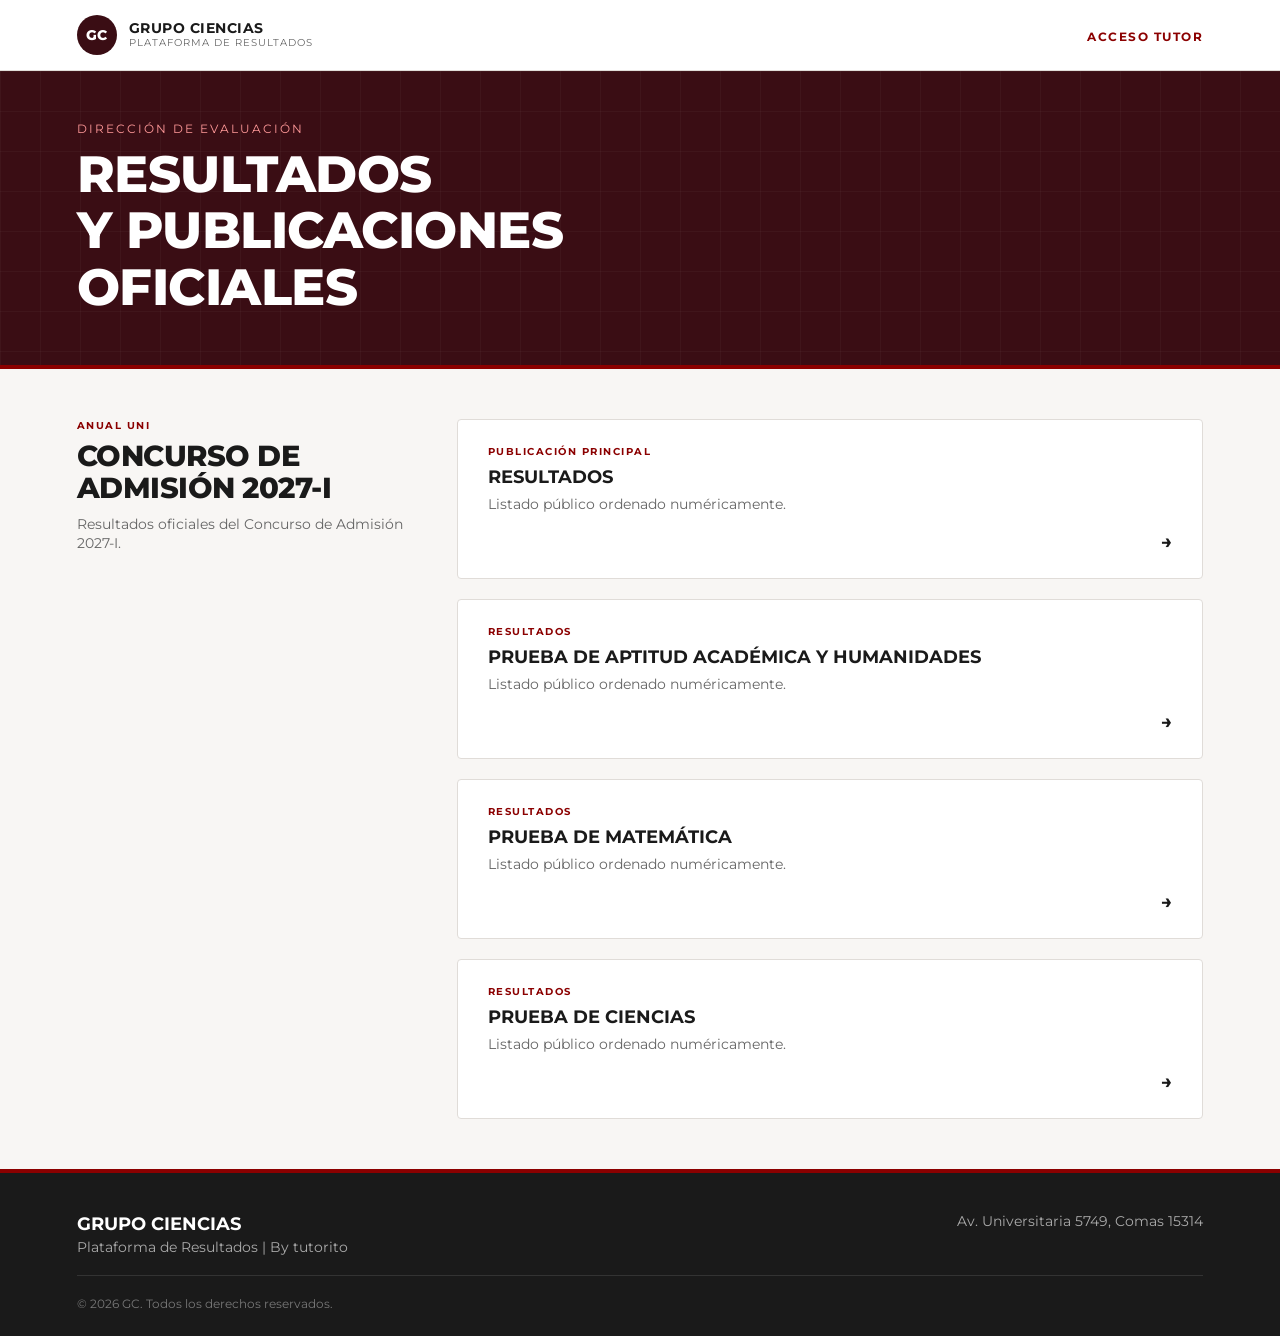
==== index.html @ 2aa1152a "Estructura modular inicial v2.0" ====
<!DOCTYPE html>
<html lang="es">
<head>
    <meta charset="UTF-8">
    <meta name="viewport" content="width=device-width, initial-scale=1.0">
    <title>Resultados y Publicaciones Oficiales - Grupo Ciencias</title>
    <link href="https://fonts.googleapis.com/css2?family=Montserrat:wght@400;600;700;800&display=swap" rel="stylesheet">
    <link rel="stylesheet" href="styles.css">
</head>
<body>

    <header class="top-header">
        <div class="top-logo-area">
            <div class="fake-emblem">GC</div>
            <div class="top-logo-text">
                <strong>GRUPO CIENCIAS</strong>
                <span>Plataforma de Resultados</span>
            </div>
        </div>
        <div class="top-right-nav">
            <a href="admin.html">ACCESO TUTOR</a>
        </div>
    </header>

    <section class="hero-banner">
        <div class="hero-content">
            <span class="sub-title">DIRECCIÓN DE EVALUACIÓN</span>
            <h1 class="main-title">RESULTADOS<br>Y PUBLICACIONES<br>OFICIALES</h1>
        </div>
    </section>

    <main class="main-container">
        <div class="layout-grid">
            
            <div class="process-sidebar">
                <span class="card-category">ANUAL UNI</span>
                <h2 class="process-title">CONCURSO DE ADMISIÓN 2027-I</h2>
                <p class="process-desc">Resultados oficiales del Concurso de Admisión 2027-I.</p>
            </div>

            <div class="cards-grid-right">
                <a href="consultar.html" class="card">
                    <span class="card-category">PUBLICACIÓN PRINCIPAL</span>
                    <h3>RESULTADOS</h3>
                    <p>Listado público ordenado numéricamente.</p>
                    <span class="arrow">→</span>
                </a>
                <a href="aptitud-academica-y-humanidades.html" class="card">
                    <span class="card-category">RESULTADOS</span>
                    <h3>PRUEBA DE APTITUD ACADÉMICA Y HUMANIDADES</h3>
                    <p>Listado público ordenado numéricamente.</p>
                    <span class="arrow">→</span>
                </a>
                <a href="matematica.html" class="card">
                    <span class="card-category">RESULTADOS</span>
                    <h3>PRUEBA DE MATEMÁTICA</h3>
                    <p>Listado público ordenado numéricamente.</p>
                    <span class="arrow">→</span>
                </a>
                <a href="ciencias.html" class="card">
                    <span class="card-category">RESULTADOS</span>
                    <h3>PRUEBA DE CIENCIAS</h3>
                    <p>Listado público ordenado numéricamente.</p>
                    <span class="arrow">→</span>
                </a>
            </div>
        </div>
    </main>

    <footer class="footer">
        <div class="footer-content">
            <div class="footer-left">
                <h3>GRUPO CIENCIAS</h3>
                <p>Plataforma de Resultados | By tutorito</p>
            </div>
            <div class="footer-right">
                <p>Av. Universitaria 5749, Comas 15314</p>
            </div>
        </div>
        <div class="footer-bottom">
            <p>&copy; 2026 GC. Todos los derechos reservados.</p>
        </div>
    </footer>

</body>
</html>
---- styles.css ----
:root {
    --bg-dark: #3a0d14;
    --bg-body: #f8f6f4;
    --card-bg: #ffffff;
    --text-main: #1a1a1a;
    --text-muted: #666666;
    --accent-red: #8b0000;
    --border-color: #e0dcd8;
}

* {
    margin: 0;
    padding: 0;
    box-sizing: border-box;
}

body {
    font-family: 'Montserrat', sans-serif;
    background-color: var(--bg-body);
    color: var(--text-main);
    display: flex;
    flex-direction: column;
    min-height: 100vh;
    width: 100%;
    overflow-x: hidden;
}

/* --- FRANJA SUPERIOR BLANCA --- */
.top-header {
    background-color: #ffffff;
    width: 100%;
    display: flex;
    justify-content: space-between;
    align-items: center;
    padding: 15px 6%;
    border-bottom: 1px solid var(--border-color);
}

.top-logo-area {
    display: flex;
    align-items: center;
    gap: 12px;
}

.fake-emblem {
    background-color: var(--bg-dark);
    color: white;
    width: 40px;
    height: 40px;
    border-radius: 50%;
    display: flex;
    align-items: center;
    justify-content: center;
    font-weight: 800;
    font-size: 0.85rem;
}

.top-logo-text {
    display: flex;
    flex-direction: column;
}

.top-logo-text strong {
    font-size: 0.85rem;
    letter-spacing: 0.5px;
    color: #1a1a1a;
    line-height: 1.1;
}

.top-logo-text span {
    font-size: 0.65rem;
    color: #666;
    letter-spacing: 1px;
    text-transform: uppercase;
}

.top-right-nav a {
    color: var(--accent-red);
    text-decoration: none;
    font-size: 0.75rem;
    font-weight: 700;
    letter-spacing: 1.5px;
    text-transform: uppercase;
}

.top-right-nav a:hover {
    text-decoration: underline;
}

/* --- BANNER PRINCIPAL --- */
.hero-banner {
    background-color: var(--bg-dark);
    background-image: 
        linear-gradient(rgba(255, 255, 255, 0.03) 1px, transparent 1px),
        linear-gradient(90deg, rgba(255, 255, 255, 0.03) 1px, transparent 1px);
    background-size: 40px 40px;
    color: white;
    padding: 50px 6%;
    width: 100%;
    border-bottom: 4px solid var(--accent-red);
}

.sub-title {
    font-size: 0.75rem;
    letter-spacing: 2px;
    color: #ff9999;
    text-transform: uppercase;
    display: block;
    margin-bottom: 10px;
}

.main-title {
    font-size: clamp(2rem, 4vw, 3.2rem);
    font-weight: 800;
    line-height: 1.1;
    letter-spacing: -0.5px;
}

/* --- CONTENEDOR DE DOS COLUMNAS --- */
.main-container {
    max-width: 1300px;
    margin: 50px auto;
    padding: 0 6%;
    width: 100%;
    flex: 1;
}

.layout-grid {
    display: grid;
    grid-template-columns: 340px 1fr;
    gap: 40px;
    align-items: start;
}

.process-sidebar {
    background-color: transparent;
}

.card-category {
    font-size: 0.65rem;
    font-weight: 700;
    color: var(--accent-red);
    letter-spacing: 1.5px;
    margin-bottom: 8px;
    display: block;
}

.process-title {
    font-size: 1.8rem;
    font-weight: 800;
    color: var(--text-main);
    line-height: 1.1;
    letter-spacing: -0.5px;
    margin: 8px 0 12px 0;
    text-transform: uppercase;
}

.process-desc {
    font-size: 0.85rem;
    color: var(--text-muted);
    line-height: 1.4;
}

/* Tarjetas de la derecha */
.cards-grid-right {
    display: flex;
    flex-direction: column;
    gap: 20px;
}

.card {
    background-color: var(--card-bg);
    border: 1px solid var(--border-color);
    padding: 25px 30px;
    text-decoration: none;
    color: inherit;
    display: flex;
    flex-direction: column;
    justify-content: space-between;
    transition: transform 0.2s ease, box-shadow 0.2s ease, border-color 0.2s ease;
    position: relative;
    border-radius: 4px;
}

.card:hover {
    transform: translateY(-3px);
    box-shadow: 0 8px 20px rgba(0, 0, 0, 0.06);
    border-color: var(--bg-dark);
}

.card h3 {
    font-size: 1.1rem;
    font-weight: 700;
    margin-bottom: 8px;
    color: var(--text-main);
}

.card p {
    font-size: 0.85rem;
    color: var(--text-muted);
    line-height: 1.4;
    margin-bottom: 15px;
}

.arrow {
    font-size: 1.2rem;
    font-weight: bold;
    color: var(--text-main);
    align-self: flex-end;
    transition: transform 0.2s;
}

.card:hover .arrow {
    transform: translateX(5px);
    color: var(--accent-red);
}

/* --- FOOTER --- */
.footer {
    background-color: #1a1a1a;
    color: #cccccc;
    padding: 40px 6% 25px 6%;
    margin-top: auto;
    border-top: 4px solid var(--accent-red);
}

.footer-content {
    display: flex;
    justify-content: space-between;
    align-items: flex-start;
    flex-wrap: wrap;
    gap: 20px;
    max-width: 1300px;
    margin: 0 auto;
    padding-bottom: 20px;
    border-bottom: 1px solid #333333;
}

.footer-left h3 {
    color: #ffffff;
    font-size: 1.1rem;
    font-weight: 700;
    margin-bottom: 5px;
}

.footer-left p {
    color: #aaaaaa;
    font-size: 0.85rem;
    margin: 0;
}

.footer-right p {
    color: #aaaaaa;
    font-size: 0.85rem;
    text-align: right;
    margin: 0;
}

.footer-bottom {
    max-width: 1300px;
    margin: 20px auto 0 auto;
    text-align: left;
}

.footer-bottom p {
    color: #777777;
    font-size: 0.75rem;
}

/* Responsivo */
@media (max-width: 900px) {
    .layout-grid {
        grid-template-columns: 1fr;
    }
    .footer-content {
        flex-direction: column;
    }
    .footer-right p {
        text-align: left;
    }
}
/* Adaptación del Banner con Caja de Consulta */
.consulta-banner {
    display: flex;
    justify-content: space-between;
    align-items: center;
    flex-wrap: wrap;
    gap: 30px;
}

.search-box-container {
    background-color: #ffffff;
    padding: 25px;
    border-radius: 6px;
    box-shadow: 0 10px 30px rgba(0,0,0,0.2);
    width: 100%;
    max-width: 360px;
    color: var(--text-main);
}

.search-box-container h3 {
    font-size: 0.95rem;
    font-weight: 700;
    color: var(--accent-red);
    margin-bottom: 12px;
    letter-spacing: 0.5px;
}

.search-input-group {
    display: flex;
    gap: 8px;
}

.search-input-group input {
    flex: 1;
    padding: 10px 12px;
    border: 1px solid var(--border-color);
    border-radius: 4px;
    font-size: 0.9rem;
    outline: none;
}

.search-input-group button {
    background-color: var(--bg-dark);
    color: white;
    border: none;
    padding: 10px 16px;
    border-radius: 4px;
    cursor: pointer;
    font-weight: bold;
}

.search-input-group button:hover {
    background-color: var(--accent-red);
}

/* Barra de Filtro de Tabla */
.table-filter-bar {
    margin-bottom: 15px;
}

.table-filter-bar input {
    width: 100%;
    max-width: 350px;
    padding: 10px 14px;
    border: 1px solid var(--border-color);
    border-radius: 4px;
    font-size: 0.9rem;
    outline: none;
}

/* Estilos de la Tabla Oficial */
.table-responsive {
    overflow-x: auto;
    background: var(--card-bg);
    border: 1px solid var(--border-color);
    border-radius: 4px;
    box-shadow: 0 2px 8px rgba(0,0,0,0.02);
}

.results-table {
    width: 100%;
    border-collapse: collapse;
    text-align: left;
    font-size: 0.88rem;
}

.results-table th {
    background-color: #f1ede9;
    color: var(--text-main);
    padding: 14px 16px;
    font-weight: 700;
    border-bottom: 2px solid var(--border-color);
    letter-spacing: 0.5px;
}

.results-table td {
    padding: 12px 16px;
    border-bottom: 1px solid var(--border-color);
    color: var(--text-muted);
}

.results-table tr:hover {
    background-color: #faf8f6;
}

/* Caja de Resultado Individual */
.resultado-box {
    background: #ffffff;
    border: 1px solid var(--border-color);
    border-left: 4px solid var(--accent-red);
    padding: 20px;
    margin-bottom: 25px;
    border-radius: 4px;
    box-shadow: 0 4px 12px rgba(0,0,0,0.04);
}

.resultado-box h3 {
    font-size: 1rem;
    color: var(--text-main);
    margin-bottom: 10px;
}

.resultado-box p {
    font-size: 0.9rem;
    margin-bottom: 6px;
    color: var(--text-main);
}
/* Cabecera del Listado Público */
.list-header-flex {
    display: flex;
    justify-content: space-between;
    align-items: flex-end;
    margin-bottom: 15px;
}

.section-main-title {
    font-size: 1.8rem;
    font-weight: 800;
    color: var(--text-main);
    letter-spacing: -0.5px;
    line-height: 1.1;
    text-transform: uppercase;
}

.section-sub-title {
    font-size: 0.75rem;
    color: var(--text-muted);
    text-transform: uppercase;
    letter-spacing: 0.5px;
    margin-top: 4px;
}

.records-count {
    font-size: 0.75rem;
    color: var(--text-muted);
}

/* Contenedor general del buscador y tabla (Bloque gris claro de referencia) */
.public-list-wrapper {
    background-color: #ededec;
    border: 1px solid #d5d1cc;
    padding: 25px;
    border-radius: 2px;
}

/* Barra de Búsqueda Estilo UNI */
.uni-search-bar {
    display: flex;
    justify-content: flex-end;
    align-items: center;
    gap: 15px;
    margin-bottom: 20px;
}

.search-label-text {
    font-size: 0.7rem;
    font-weight: 700;
    color: #444;
    letter-spacing: 0.5px;
}

.uni-search-bar input {
    width: 100%;
    max-width: 320px;
    padding: 10px 14px;
    background-color: #ffffff;
    border: 1px solid #bc151520;
    border-radius: 2px;
    font-size: 0.85rem;
    color: var(--text-main);
    outline: none;
}

.uni-search-bar input:focus {
    border-color: var(--accent-red);
}

/* Tabla Estilo Oficial UNI */
.results-table {
    width: 100%;
    border-collapse: collapse;
    background-color: #ffffff;
    font-size: 0.85rem;
}

.results-table th {
    background-color: #ffffff;
    color: var(--text-main);
    padding: 14px 16px;
    font-weight: 700;
    font-size: 0.75rem;
    letter-spacing: 0.5px;
    border-bottom: 2px solid #e0dcd8;
}

.results-table td {
    padding: 16px;
    border-bottom: 1px solid #f0ece8;
    color: var(--text-main);
    vertical-align: middle;
}

.results-table tr:hover {
    background-color: #faf8f6;
}

/* Estilos específicos de columnas */
.codigo-col {
    color: var(--accent-red);
    font-weight: 700;
}

/* Color vino para las especialidades de ingreso */
.especialidad-col {
    color: var(--accent-red) !important;
    text-align: right;
    line-height: 1.2;
    font-weight: 800;
}

.text-right {
    text-align: right;
}
/* --- ESTILOS DEL PANEL DE TUTOR --- */
.admin-card {
    background-color: var(--card-bg);
    border: 1px solid var(--border-color);
    border-top: 4px solid var(--accent-red);
    border-radius: 4px;
    padding: 35px;
    box-shadow: 0 4px 15px rgba(0,0,0,0.03);
    max-width: 800px;
    margin: 0 auto;
}

.admin-intro {
    margin-bottom: 25px;
}

.admin-intro h2 {
    font-size: 1.4rem;
    font-weight: 800;
    color: var(--text-main);
    margin-bottom: 8px;
    text-transform: uppercase;
}

.admin-intro p {
    font-size: 0.9rem;
    color: var(--text-muted);
}

.admin-section {
    margin-top: 20px;
}

.admin-label {
    display: block;
    font-size: 0.85rem;
    font-weight: 700;
    color: var(--text-main);
    margin-bottom: 8px;
}

.auth-group, .upload-group {
    display: flex;
    gap: 12px;
    align-items: center;
    flex-wrap: wrap;
    margin-bottom: 12px;
}

.auth-group input, .file-input {
    padding: 10px 14px;
    border: 1px solid var(--border-color);
    border-radius: 4px;
    font-size: 0.9rem;
    outline: none;
    background-color: #faf8f6;
}

.auth-group input {
    max-width: 250px;
    flex: 1;
}

/* Botones institucionales unificados */
.btn-uni {
    background-color: var(--bg-dark);
    color: white;
    border: none;
    padding: 10px 20px;
    border-radius: 4px;
    font-weight: 700;
    font-size: 0.85rem;
    cursor: pointer;
    letter-spacing: 0.5px;
    transition: background 0.2s;
}

.btn-uni:hover {
    background-color: var(--accent-red);
}

.btn-uni-success {
    display: inline-block;
    background-color: #2e7d32;
    color: white;
    padding: 12px 24px;
    border-radius: 4px;
    text-decoration: none;
    font-weight: 700;
    font-size: 0.9rem;
    margin-top: 15px;
    transition: background 0.2s;
}

.btn-uni-success:hover {
    background-color: #1b5e20;
}

.instructions-box {
    background-color: #f1ede9;
    border-left: 4px solid var(--bg-dark);
    padding: 15px;
    font-size: 0.85rem;
    color: var(--text-main);
    border-radius: 2px;
    margin-bottom: 20px;
    line-height: 1.4;
}

.instructions-box code {
    background-color: #e4e0dc;
    padding: 2px 6px;
    border-radius: 3px;
    font-weight: 700;
    color: var(--accent-red);
}

.status-box {
    padding: 12px 15px;
    border-radius: 4px;
    font-size: 0.85rem;
    margin-top: 15px;
}

.status-box.success {
    background-color: #e8f5e9;
    color: #2e7d32;
    border: 1px solid #c8e6c9;
}

.status-box.error {
    background-color: #ffebee;
    color: #c62828;
    border: 1px solid #ffcdd2;
}

.download-container {
    margin-top: 20px;
    padding-top: 20px;
    border-top: 1px solid var(--border-color);
}

.download-container p {
    font-size: 0.9rem;
    color: var(--text-main);
}

.error-text {
    color: #c62828;
    font-size: 0.8rem;
    margin-top: 5px;
    font-weight: 600;
}

.oculto {
    display: none !important;
}
/* Contenedor que agrupa los paneles en paralelo */
.panels-container {
    display: flex;
    gap: 30px;
    justify-content: center;
    flex-wrap: wrap;
    max-width: 1200px;
    margin: 0 auto;
    padding: 0 20px;
}

/* Ajuste para que cada panel individual comparta espacio */
.panels-container .admin-card, 
.panels-container .upload-box {
    flex: 1;
    min-width: 450px;
}
/* Contenedor de paneles en paralelo */
.panels-container {
    display: none; /* Empieza oculto */
    gap: 30px;
    flex-wrap: wrap;
    justify-content: center;
    max-width: 1200px;
    margin: 0 auto;
    padding: 0 20px;
}

/* Clase para mostrarlos ordenados en fila */
.panels-container.mostrar {
    display: flex !important;
}

.panels-container .admin-card {
    flex: 1;
    min-width: 450px;
}
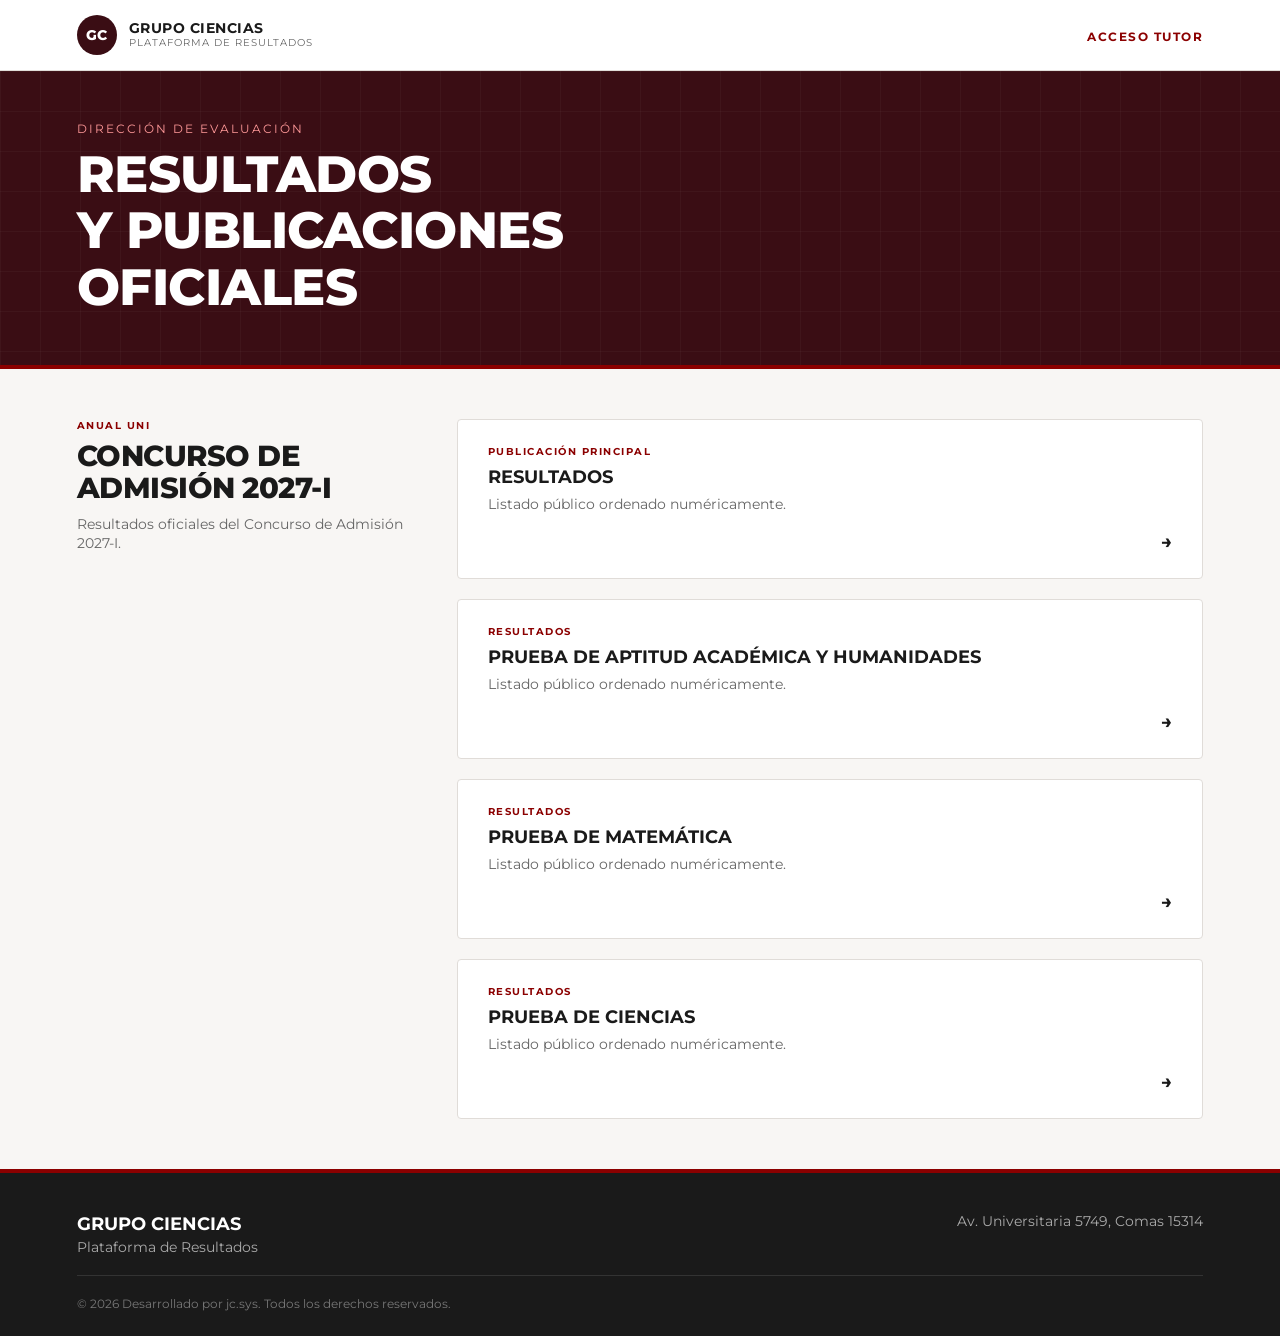
==== commit 1dbc2341: "Update index.html" ====
--- a/index.html
+++ b/index.html
@@ -71,16 +71,16 @@
         <div class="footer-content">
             <div class="footer-left">
                 <h3>GRUPO CIENCIAS</h3>
-                <p>Plataforma de Resultados | By tutorito</p>
+                <p>Plataforma de Resultados</p>
             </div>
             <div class="footer-right">
                 <p>Av. Universitaria 5749, Comas 15314</p>
             </div>
         </div>
         <div class="footer-bottom">
-            <p>&copy; 2026 GC. Todos los derechos reservados.</p>
+            <p>&copy; 2026 Desarrollado por jc.sys. Todos los derechos reservados.</p>
         </div>
     </footer>
 
 </body>
-</html>+</html>
